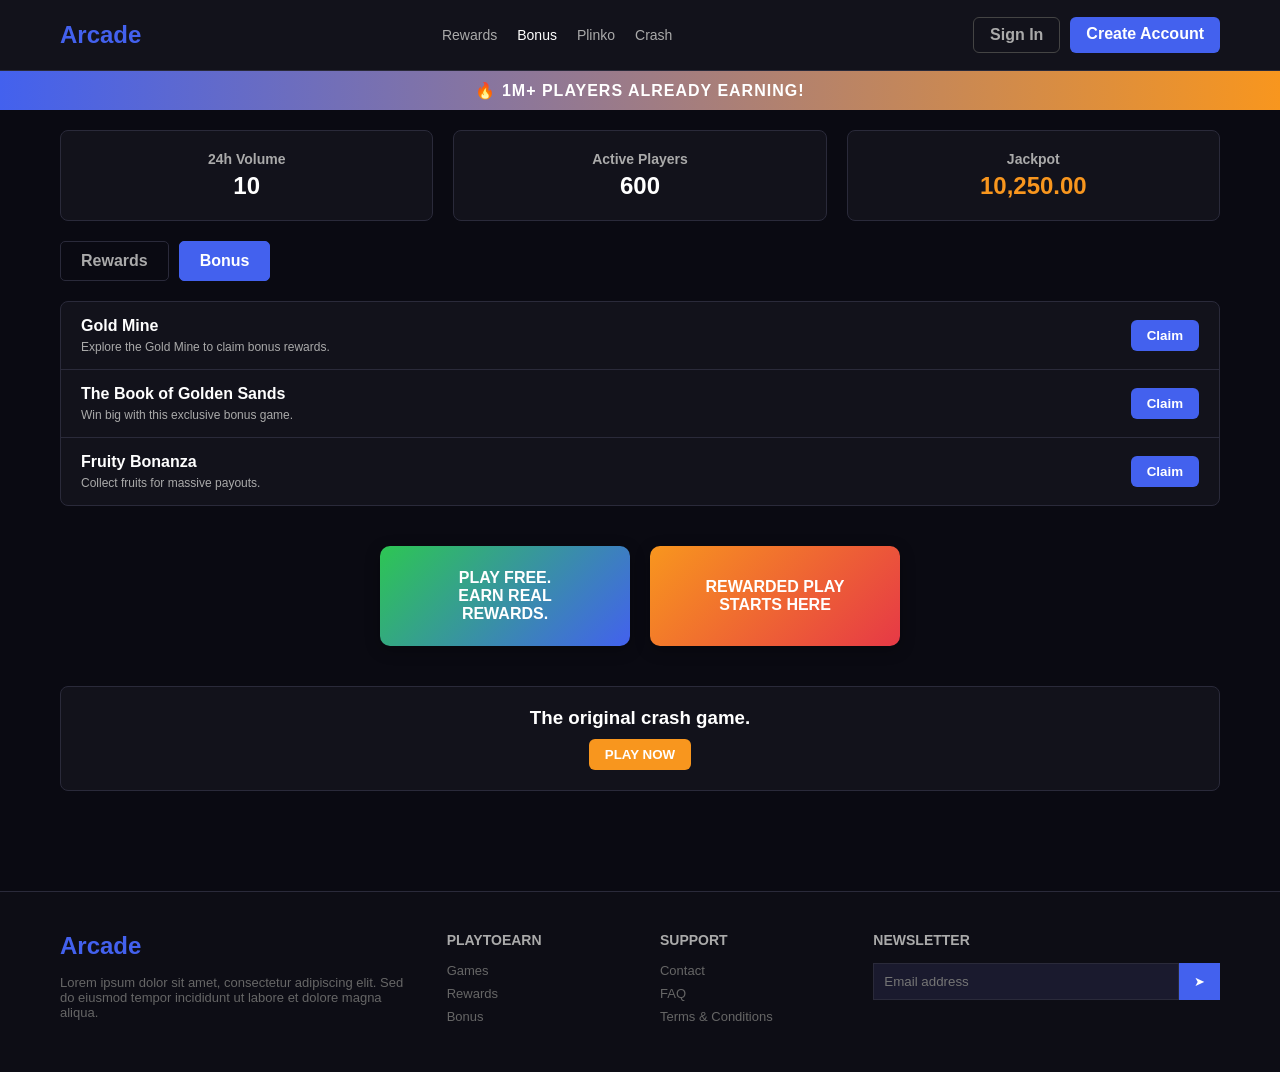
==== bonus.html @ 46422089 "Add files via upload" ====
<!DOCTYPE html>
<html lang="id">
<head>
    <meta charset="UTF-8">
    <meta name="viewport" content="width=device-width, initial-scale=1.0">
    <title>Bonus - Arcade</title>
    <link rel="stylesheet" href="styles.css">
</head>
<body>

    <!-- HEADER -->
    <header>
        <div class="container nav-container">
            <a href="rewards.html" class="logo">Arcade</a>
            <nav class="nav-links">
                <a href="rewards.html">Rewards</a>
                <a href="bonus.html" class="active">Bonus</a>
                <a href="#">Plinko</a>
                <a href="#">Crash</a>
            </nav>
            <div style="display: flex; gap: 10px;">
                <a href="login.html" class="btn btn-outline">Sign In</a>
                <a href="login.html" class="btn btn-blue">Create Account</a>
            </div>
        </div>
    </header>

    <!-- HERO BANNER -->
    <div class="hero-banner">
        🔥 1M+ PLAYERS ALREADY EARNING!
    </div>

    <!-- MAIN CONTENT -->
    <main class="container" style="margin-top: 20px;">
        
        <!-- STATS ROW -->
        <div class="stats-row">
            <div class="stat-box">
                <h2>24h Volume</h2>
                <p>10</p>
            </div>
            <div class="stat-box">
                <h2>Active Players</h2>
                <p>600</p>
            </div>
            <div class="stat-box">
                <h2>Jackpot</h2>
                <p style="color: #f8961e;">10,250.00</p>
            </div>
        </div>

        <!-- TABS -->
        <div class="tabs">
            <a href="rewards.html" class="tab-btn">Rewards</a>
            <a href="bonus.html" class="tab-btn active">Bonus</a>
        </div>

        <!-- SECTION BONUS -->
        <section id="bonus">
            <div class="list-group">
                <div class="list-item">
                    <div class="item-info">
                        <div class="item-title">Gold Mine</div>
                        <div class="item-sub">Explore the Gold Mine to claim bonus rewards.</div>
                    </div>
                    <div style="display:flex; align-items:center; gap:10px; width: 30%; justify-content: flex-end;">
                        <button class="btn btn-blue">Claim</button>
                    </div>
                </div>
                <div class="list-item">
                    <div class="item-info">
                        <div class="item-title">The Book of Golden Sands</div>
                        <div class="item-sub">Win big with this exclusive bonus game.</div>
                    </div>
                    <div style="display:flex; align-items:center; gap:10px; width: 30%; justify-content: flex-end;">
                        <button class="btn btn-blue">Claim</button>
                    </div>
                </div>
                <div class="list-item">
                    <div class="item-info">
                        <div class="item-title">Fruity Bonanza</div>
                        <div class="item-sub">Collect fruits for massive payouts.</div>
                    </div>
                    <div style="display:flex; align-items:center; gap:10px; width: 30%; justify-content: flex-end;">
                        <button class="btn btn-blue">Claim</button>
                    </div>
                </div>
            </div>

            <div class="ad-section">
                <div class="ad-card">PLAY FREE.<br>EARN REAL<br>REWARDS.</div>
                <div class="ad-card">REWARDED PLAY<br>STARTS HERE</div>
            </div>
        </section>

        <!-- CRASH GAME BANNER -->
        <div style="text-align: center; margin-bottom: 40px; background: #12121b; padding: 20px; border-radius: 8px; border: 1px solid #2a2a3a;">
            <h3 style="margin-bottom: 10px;">The original crash game.</h3>
            <button class="btn btn-orange">PLAY NOW</button>
        </div>

    </main>

    <!-- FOOTER -->
    <footer>
        <div class="container footer-grid">
            <div class="footer-col">
                <div class="logo" style="margin-bottom: 15px;">Arcade</div>
                <p style="color: #666; font-size: 13px;">Lorem ipsum dolor sit amet, consectetur adipiscing elit. Sed do eiusmod tempor incididunt ut labore et dolore magna aliqua.</p>
            </div>
            <div class="footer-col">
                <h4>PLAYTOEARN</h4>
                <a href="#">Games</a>
                <a href="#">Rewards</a>
                <a href="#">Bonus</a>
            </div>
            <div class="footer-col">
                <h4>SUPPORT</h4>
                <a href="#">Contact</a>
                <a href="#">FAQ</a>
                <a href="#">Terms & Conditions</a>
            </div>
            <div class="footer-col">
                <h4>NEWSLETTER</h4>
                <div class="newsletter-input">
                    <input type="email" placeholder="Email address">
                    <button>➤</button>
                </div>
            </div>
        </div>
    </footer>

</body>
</html>
---- styles.css ----
/* --- RESET & BASIC STYLES --- */
* {
    margin: 0;
    padding: 0;
    box-sizing: border-box;
    font-family: 'Segoe UI', Tahoma, Geneva, Verdana, sans-serif;
}

body {
    background-color: #0a0a12;
    color: #ffffff;
    overflow-x: hidden;
}

.container {
    max-width: 1200px;
    margin: 0 auto;
    padding: 0 20px;
}

/* --- BUTTONS --- */
.btn {
    padding: 8px 16px;
    border-radius: 6px;
    border: none;
    cursor: pointer;
    font-weight: 600;
    transition: 0.3s;
    text-decoration: none;
    display: inline-block;
}

.btn-blue { background-color: #4361ee; color: white; }
.btn-orange { background-color: #f8961e; color: white; }
.btn-green { background-color: #2dc653; color: white; }
.btn-outline { background: transparent; border: 1px solid #444; color: #aaa; }
.btn:hover { opacity: 0.9; transform: translateY(-2px); }

/* --- HEADER & NAV --- */
header {
    background-color: #12121b;
    border-bottom: 1px solid #2a2a3a;
    position: sticky;
    top: 0;
    z-index: 100;
}

.nav-container {
    display: flex;
    align-items: center;
    justify-content: space-between;
    height: 70px;
}

.logo { font-size: 24px; font-weight: 800; color: #4361ee; text-decoration: none; }
.nav-links { display: flex; gap: 20px; }
.nav-links a { color: #aaa; text-decoration: none; font-size: 14px; }
.nav-links a:hover, .nav-links a.active { color: white; }

/* --- HERO BANNER --- */
.hero-banner {
    background: linear-gradient(90deg, #4361ee, #f8961e);
    text-align: center;
    padding: 10px;
    font-weight: bold;
    letter-spacing: 1px;
}

/* --- STATS & TABS --- */
.stats-row {
    display: grid;
    grid-template-columns: repeat(3, 1fr);
    gap: 20px;
    margin: 20px 0;
}

.stat-box {
    background: #12121b;
    border: 1px solid #2a2a3a;
    border-radius: 8px;
    padding: 20px;
    text-align: center;
}

.stat-box h2 { color: #aaa; font-size: 14px; }
.stat-box p { font-size: 24px; font-weight: 700; margin-top: 5px; }

.tabs {
    display: flex;
    gap: 10px;
    margin-bottom: 20px;
}

.tab-btn {
    padding: 10px 20px;
    background: transparent;
    border: 1px solid #2a2a3a;
    color: #aaa;
    cursor: pointer;
    border-radius: 5px;
    font-weight: 600;
    text-decoration: none;
    font-size: 16px;
}

.tab-btn.active {
    background: #4361ee;
    color: white;
    border-color: #4361ee;
}

/* --- CARD LISTS --- */
.list-group {
    background: #12121b;
    border: 1px solid #2a2a3a;
    border-radius: 8px;
    overflow: hidden;
    margin-bottom: 20px;
}

.list-item {
    display: flex;
    justify-content: space-between;
    align-items: center;
    padding: 15px 20px;
    border-bottom: 1px solid #2a2a3a;
}

.list-item:last-child { border-bottom: none; }
.list-item:hover { background: #1a1a2e; }

.item-info { display: flex; flex-direction: column; gap: 5px; width: 40%; }
.item-title { font-weight: bold; }
.item-sub { font-size: 12px; color: #aaa; }
.item-coins { color: #f8961e; font-weight: bold; }

/* --- ADS --- */
.ad-section {
    display: flex;
    justify-content: center;
    gap: 20px;
    margin: 40px 0;
}

.ad-card {
    width: 250px;
    height: 100px;
    border-radius: 10px;
    background: linear-gradient(135deg, #2dc653, #4361ee);
    display: flex;
    align-items: center;
    justify-content: center;
    font-weight: 800;
    text-align: center;
    box-shadow: 0 4px 15px rgba(0,0,0,0.3);
    cursor: pointer;
}

.ad-card:nth-child(2) { background: linear-gradient(135deg, #f8961e, #e63946); }

/* --- LOGIN PAGE --- */
.login-container {
    display: flex;
    justify-content: center;
    align-items: center;
    height: 80vh;
}

.login-box {
    background: #12121b;
    border: 1px solid #2a2a3a;
    padding: 40px;
    border-radius: 12px;
    width: 400px;
    text-align: center;
}

.login-box h2 { margin-bottom: 20px; }

.login-box input {
    width: 100%;
    padding: 12px;
    margin: 10px 0;
    background: #1a1a2e;
    border: 1px solid #2a2a3a;
    color: white;
    border-radius: 6px;
}

.login-box .btn { width: 100%; margin-top: 10px; }

/* --- FOOTER --- */
footer {
    background: #0d0d15;
    border-top: 1px solid #2a2a3a;
    padding: 40px 0;
    margin-top: 100px;
}

.footer-grid {
    display: grid;
    grid-template-columns: 2fr 1fr 1fr 2fr;
    gap: 40px;
}

.footer-col h4 { margin-bottom: 15px; color: #aaa; font-size: 14px; }
.footer-col a { display: block; color: #666; text-decoration: none; margin-bottom: 8px; font-size: 13px; }
.footer-col a:hover { color: white; }
.newsletter-input { display: flex; }
.newsletter-input input { flex: 1; padding: 10px; background: #1a1a2e; border: 1px solid #2a2a3a; color: white; }
.newsletter-input button { background: #4361ee; border: none; color: white; padding: 0 15px; cursor: pointer; }

/* Responsive */
@media (max-width: 768px) {
    .stats-row, .footer-grid, .ad-section { grid-template-columns: 1fr; flex-direction: column; }
    .list-item { flex-direction: column; align-items: flex-start; gap: 10px; }
}
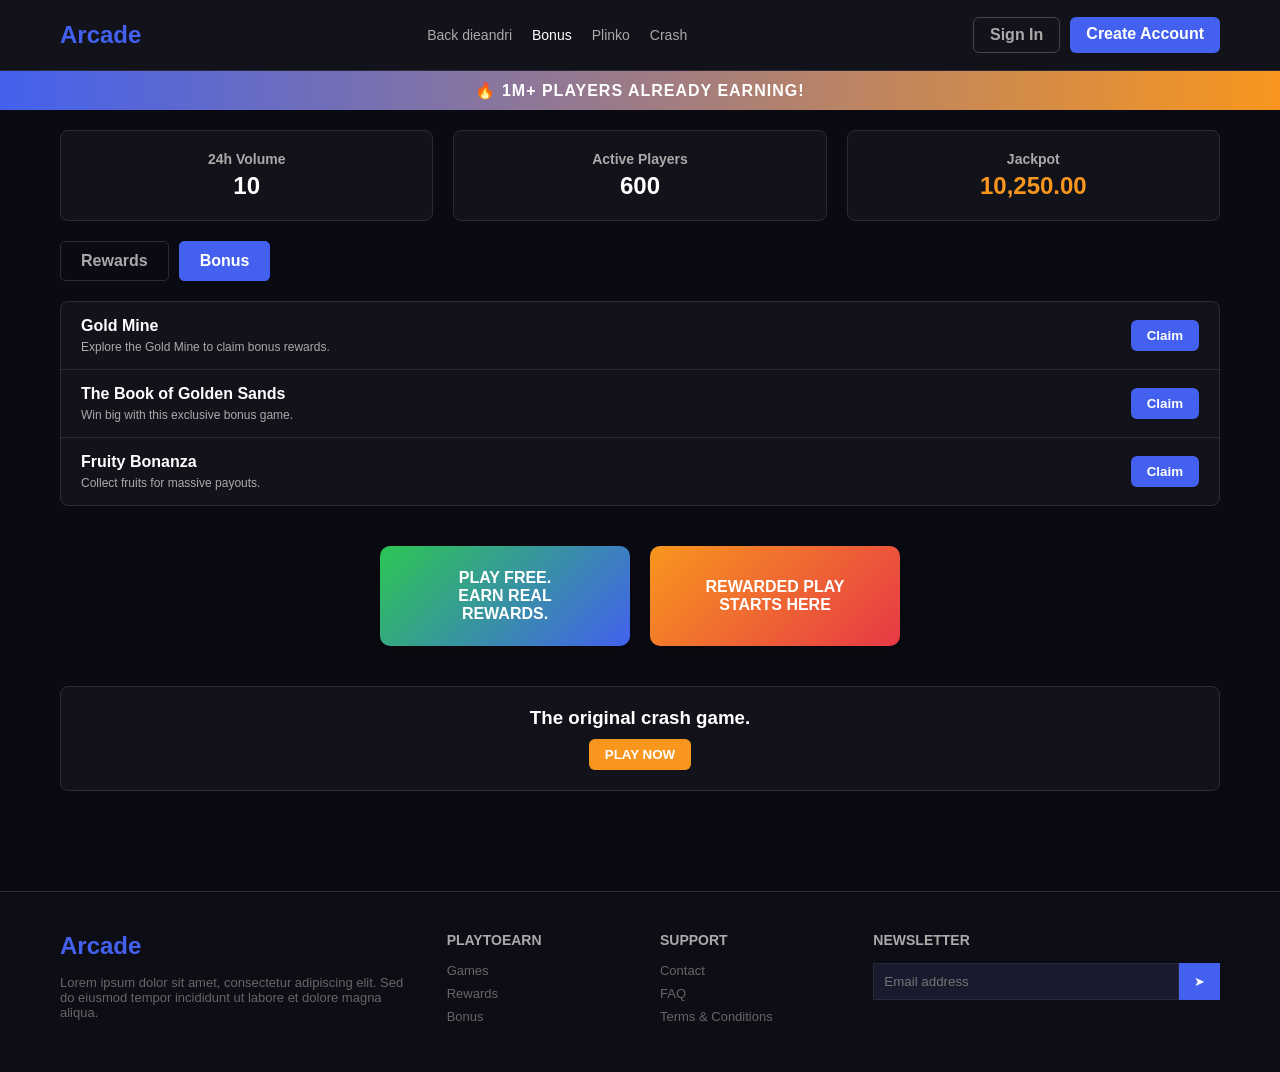
==== commit d8cbfdcb: "bonus.html" ====
--- a/bonus.html
+++ b/bonus.html
@@ -13,7 +13,7 @@
         <div class="container nav-container">
             <a href="rewards.html" class="logo">Arcade</a>
             <nav class="nav-links">
-                <a href="rewards.html">Rewards</a>
+                <a href="https://dieandri.github.io/yudiandriana/">Back dieandri</a>
                 <a href="bonus.html" class="active">Bonus</a>
                 <a href="#">Plinko</a>
                 <a href="#">Crash</a>
@@ -131,4 +131,4 @@
     </footer>
 
 </body>
-</html>+</html>
